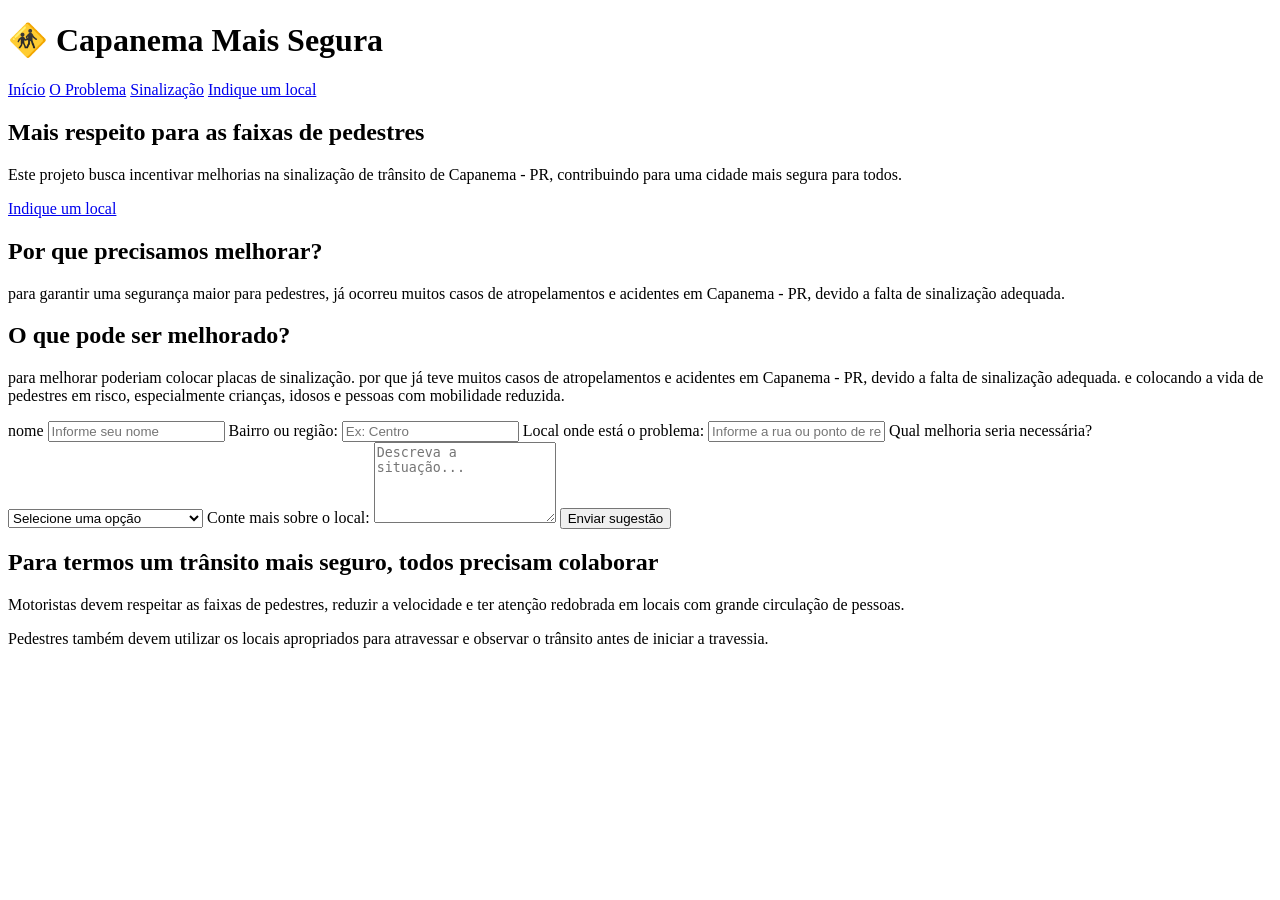
==== index.html @ 5108bd56 "commit" ====
<!DOCTYPE html>
<html lang="pt-BR">

<head>
    <meta charset="UTF-8">
    <meta name="viewport" content="width=device-width, initial-scale=1.0">

    <title>Capanema Mais Segura</title>

    <link rel="stylesheet" href="css/style.css">
</head>

<body>

    <header>
        <h1>🚸 Capanema Mais Segura</h1>

        <nav>
            <a href="#inicio">Início</a>
            <a href="#problema">O Problema</a>
            <a href="#sinalizacao">Sinalização</a>
            <a href="#sugestao">Indique um local</a>
        </nav>
    </header>

    <main>


        <section id="inicio" class="inicio">

            <div class="inicio-texto">

                <h2>Mais respeito para as faixas de pedestres</h2>
                <p>
                    Este projeto busca incentivar melhorias na
                    sinalização de trânsito de Capanema - PR,
                    contribuindo para uma cidade mais segura
                    para todos.
                </p>

                <a href="#sugestao" class="botao">
                    Indique um local
                </a>

            </div>

        </section>

    
        <section id="problema" class="problema">

            <h2>Por que precisamos melhorar?</h2>

            <p>
              para garantir uma segurança maior para pedestres, já ocorreu muitos casos de atropelamentos e acidentes em Capanema - PR, 
              devido a falta de sinalização adequada.

        </section>

        <section id="sinalizacao" class="sinalizacao">

            <h2>O que pode ser melhorado?</h2>

            <div class="cards">

                <div class="card">
                
            <p>
                para melhorar poderiam colocar placas de sinalização. por que já teve
                muitos casos de atropelamentos e acidentes em Capanema - PR, devido a falta de sinalização adequada.
                e colocando a vida de pedestres em risco, especialmente crianças, idosos e pessoas com mobilidade reduzida.
            <p>

            </div>

        </section>


            <form id="formulario">

                <label for="nome">nome</label>

                <input
                    type="text"
                    id="nome"
                    placeholder="Informe seu nome"
                    required
                >

                <label for="bairro">Bairro ou região:</label>

                <input
                    type="text"
                    id="bairro"
                    placeholder="Ex: Centro"
                    required
                >

                <label for="local">Local onde está o problema:</label>

                <input
                    type="text"
                    id="local"
                    placeholder="Informe a rua ou ponto de referência"
                    required
                >

                <label for="tipo">Qual melhoria seria necessária?</label>

                <select id="tipo" required>

                    <option value="">Selecione uma opção</option>

                    <option>Nova faixa de pedestres</option>

                    <option>Reforma de faixa apagada</option>

                    <option>Instalação de placa</option>

                    <option>Sinalização próxima à escola</option>

                    <option>Outra melhoria</option>

                </select>

                <label for="descricao">Conte mais sobre o local:</label>

                <textarea
                    id="descricao"
                    rows="5"
                    placeholder="Descreva a situação..."
                    required
                ></textarea>

                <button type="submit">
                    Enviar sugestão
                </button>

            </form>

            <p id="resposta"></p>

        </section>

        <section class="conscientizacao">

            <h2>Para termos um trânsito mais seguro, todos precisam colaborar</h2>

            <p>
                Motoristas devem respeitar as faixas de pedestres,
                reduzir a velocidade e ter atenção redobrada
                em locais com grande circulação de pessoas.
            </p>

            <p>
                Pedestres também devem utilizar os locais
                apropriados para atravessar e observar
                o trânsito antes de iniciar a travessia.
            </p>

        </section>

    </main>

    <script>

        const formulario = document.getElementById("formulario");

        formulario.addEventListener("submit", function(event) {

            event.preventDefault();

            document

            formulario.reset();

        });

    </script>

</body>

</html>
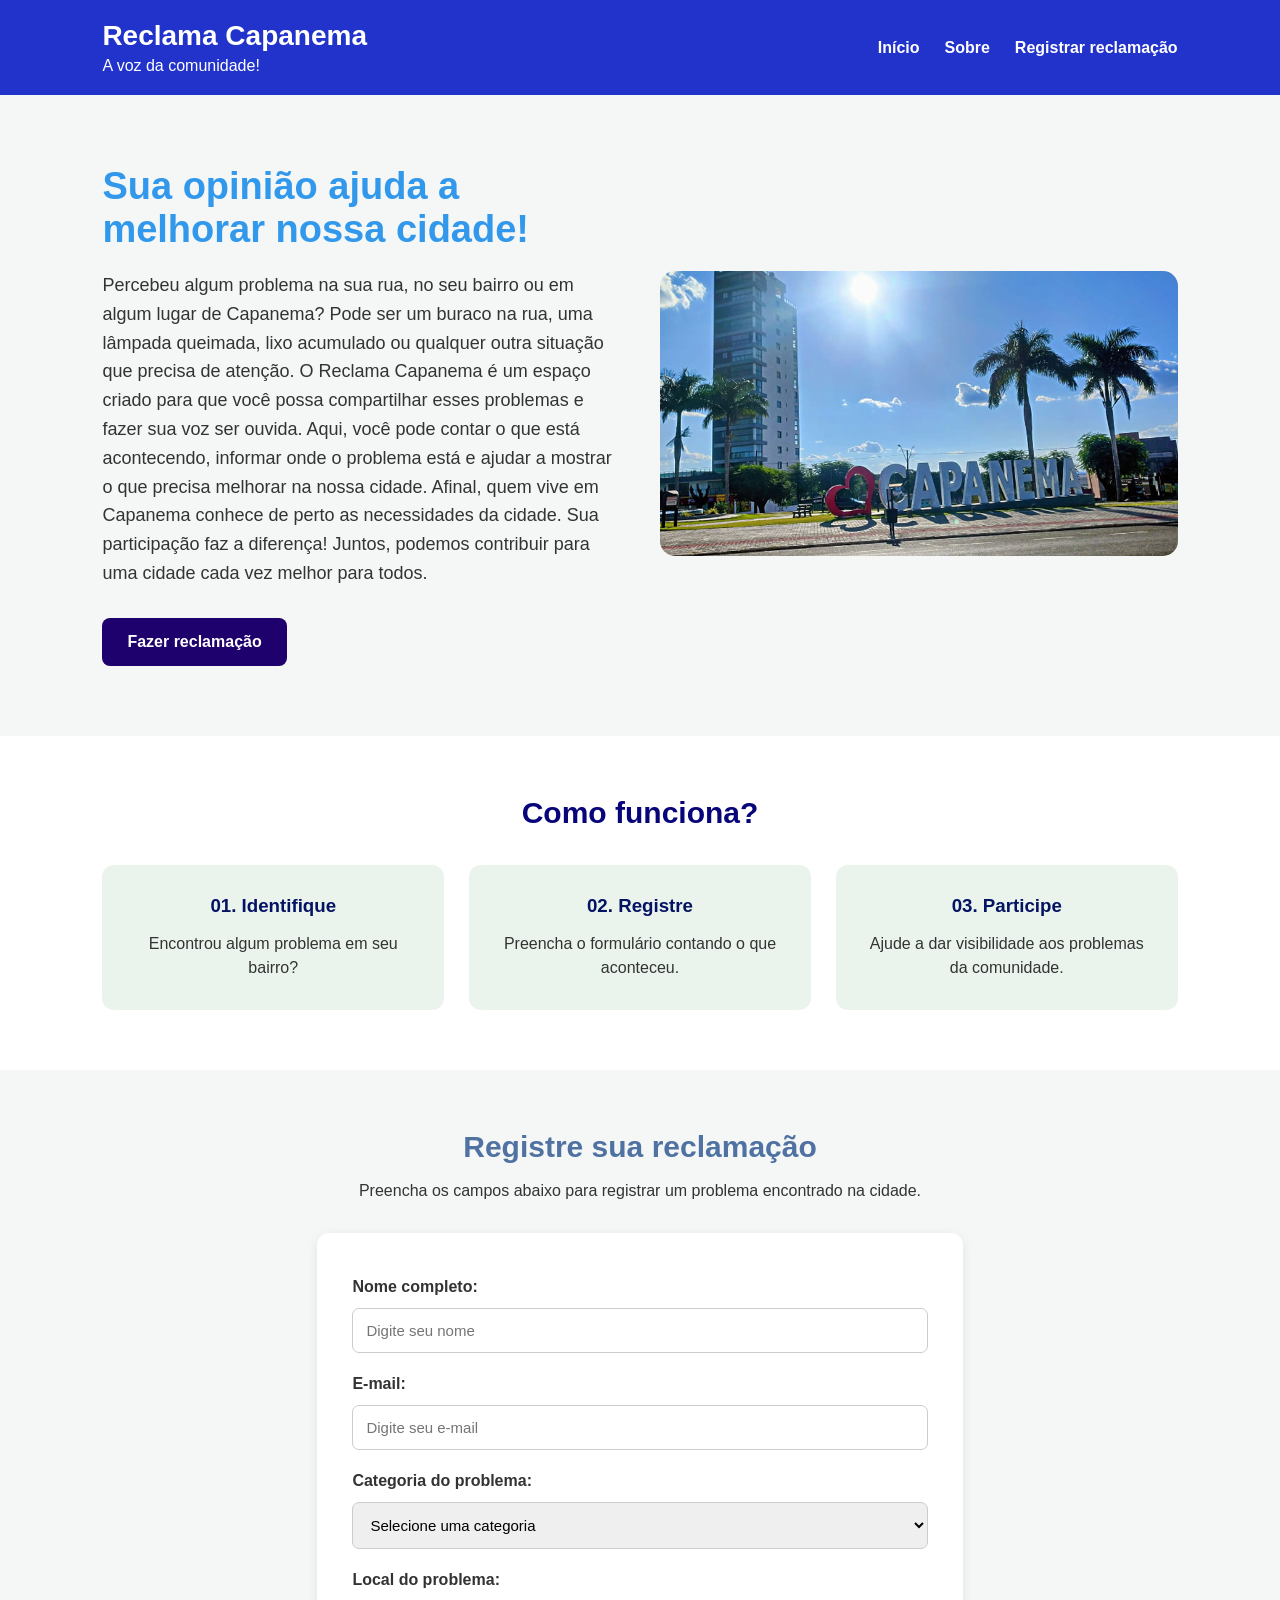
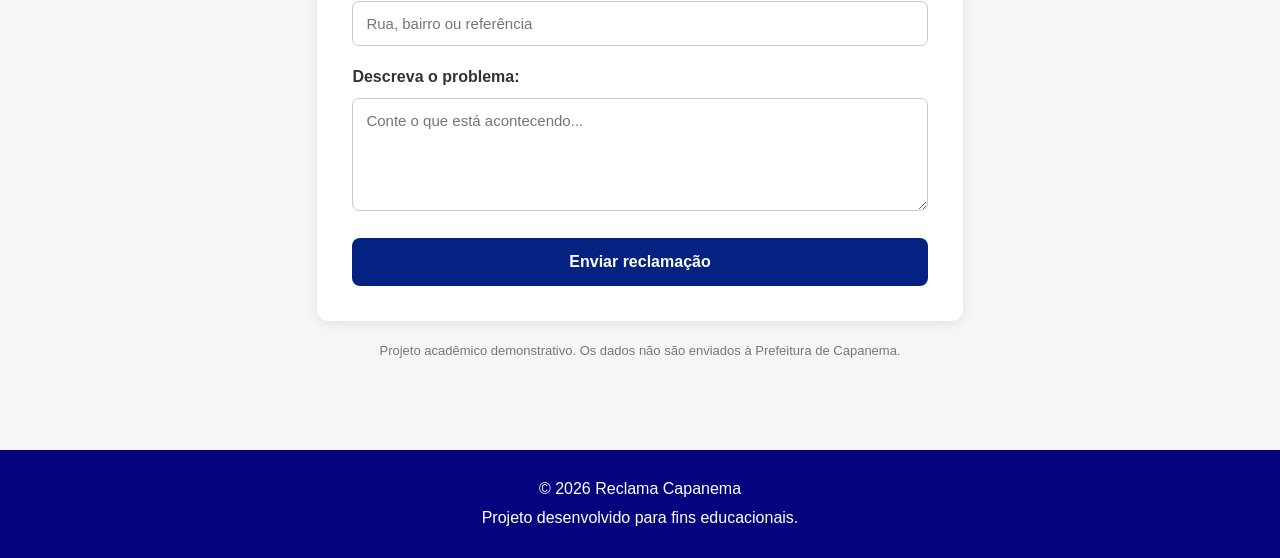
==== commit f888e7f5: "commit" ====
--- a/index.html
+++ b/index.html
@@ -1,184 +1,144 @@
 
 <!DOCTYPE html>
 <html lang="pt-BR">
-
 <head>
     <meta charset="UTF-8">
     <meta name="viewport" content="width=device-width, initial-scale=1.0">
-
-    <title>Capanema Mais Segura</title>
-
-    <link rel="stylesheet" href="css/style.css">
+    <title>Reclama Capanema</title>
+    <link rel="stylesheet" href="style.css">
 </head>
 
 <body>
 
     <header>
-        <h1>🚸 Capanema Mais Segura</h1>
+        <div class="logo">
+            <h1>Reclama Capanema</h1>
+            <p>A voz da comunidade!</p>
+        </div>
 
         <nav>
             <a href="#inicio">Início</a>
-            <a href="#problema">O Problema</a>
-            <a href="#sinalizacao">Sinalização</a>
-            <a href="#sugestao">Indique um local</a>
+            <a href="#sobre">Sobre</a>
+            <a href="#reclamacao">Registrar reclamação</a>
         </nav>
     </header>
 
     <main>
 
+        <section class="inicio" id="inicio">
+            <div class="texto-inicio">
+                <h2>Sua opinião ajuda a melhorar nossa cidade!</h2>
 
-        <section id="inicio" class="inicio">
+                <p>
+                    Percebeu algum problema na sua rua, no seu bairro ou em algum lugar de Capanema? Pode ser um buraco na rua, uma lâmpada queimada, lixo acumulado ou qualquer outra situação que precisa de atenção.
 
-            <div class="inicio-texto">
+O Reclama Capanema é um espaço criado para que você possa compartilhar esses problemas e fazer sua voz ser ouvida. Aqui, você pode contar o que está acontecendo, informar onde o problema está e ajudar a mostrar o que precisa melhorar na nossa cidade.
 
-                <h2>Mais respeito para as faixas de pedestres</h2>
-                <p>
-                    Este projeto busca incentivar melhorias na
-                    sinalização de trânsito de Capanema - PR,
-                    contribuindo para uma cidade mais segura
-                    para todos.
+Afinal, quem vive em Capanema conhece de perto as necessidades da cidade. Sua participação faz a diferença! Juntos, podemos contribuir para uma cidade cada vez melhor para todos.
                 </p>
 
-                <a href="#sugestao" class="botao">
-                    Indique um local
+                <a href="#reclamacao" class="botao">
+                    Fazer reclamação
                 </a>
-
             </div>
 
+            <div class="imagem">
+             <div class="imagem">
+    <img src="imagem/8SX6eTp72IdlsXrRyc9clIk93oEL5ELPyLBVe6y9.jpg" alt="Cidade de Capanema">
+</div>
+            </div>
         </section>
 
-    
-        <section id="problema" class="problema">
-
-            <h2>Por que precisamos melhorar?</h2>
-
-            <p>
-              para garantir uma segurança maior para pedestres, já ocorreu muitos casos de atropelamentos e acidentes em Capanema - PR, 
-              devido a falta de sinalização adequada.
-
-        </section>
-
-        <section id="sinalizacao" class="sinalizacao">
-
-            <h2>O que pode ser melhorado?</h2>
+        <section class="sobre" id="sobre">
+            <h2>Como funciona?</h2>
 
             <div class="cards">
 
                 <div class="card">
-                
-            <p>
-                para melhorar poderiam colocar placas de sinalização. por que já teve
-                muitos casos de atropelamentos e acidentes em Capanema - PR, devido a falta de sinalização adequada.
-                e colocando a vida de pedestres em risco, especialmente crianças, idosos e pessoas com mobilidade reduzida.
-            <p>
+                    <h3>01. Identifique</h3>
+                    <p>
+                        Encontrou algum problema
+                        em seu bairro?
+                    </p>
+                </div>
+
+                <div class="card">
+                    <h3>02. Registre</h3>
+                    <p>
+                        Preencha o formulário
+                        contando o que aconteceu.
+                    </p>
+                </div>
+
+                <div class="card">
+                    <h3>03. Participe</h3>
+                    <p>
+                        Ajude a dar visibilidade
+                        aos problemas da comunidade.
+                    </p>
+                </div>
 
             </div>
-
         </section>
 
+        <section class="formulario" id="reclamacao">
 
-            <form id="formulario">
+            <h2>Registre sua reclamação</h2>
 
-                <label for="nome">nome</label>
+            <p>
+                Preencha os campos abaixo para registrar
+                um problema encontrado na cidade.
+            </p>
 
-                <input
-                    type="text"
-                    id="nome"
-                    placeholder="Informe seu nome"
-                    required
-                >
+            <form action="#" method="get">
 
-                <label for="bairro">Bairro ou região:</label>
+                <label for="nome">Nome completo:</label>
+                <input type="text" id="nome" name="nome"
+                placeholder="Digite seu nome" required>
 
-                <input
-                    type="text"
-                    id="bairro"
-                    placeholder="Ex: Centro"
-                    required
-                >
+                <label for="email">E-mail:</label>
+                <input type="email" id="email" name="email"
+                placeholder="Digite seu e-mail" required>
 
-                <label for="local">Local onde está o problema:</label>
+                <label for="categoria">Categoria do problema:</label>
 
-                <input
-                    type="text"
-                    id="local"
-                    placeholder="Informe a rua ou ponto de referência"
-                    required
-                >
-
-                <label for="tipo">Qual melhoria seria necessária?</label>
-
-                <select id="tipo" required>
-
-                    <option value="">Selecione uma opção</option>
-
-                    <option>Nova faixa de pedestres</option>
-
-                    <option>Reforma de faixa apagada</option>
-
-                    <option>Instalação de placa</option>
-
-                    <option>Sinalização próxima à escola</option>
-
-                    <option>Outra melhoria</option>
-
+                <select id="categoria" name="categoria" required>
+                    <option value="">Selecione uma categoria</option>
+                    <option>Buracos nas ruas</option>
+                    <option>Iluminação pública</option>
+                    <option>Lixo acumulado</option>
+                    <option>Saneamento básico</option>
+                    <option>Praças e parques</option>
+                    <option>Outros</option>
                 </select>
 
-                <label for="descricao">Conte mais sobre o local:</label>
+                <label for="endereco">Local do problema:</label>
+                <input type="text" id="endereco" name="endereco"
+                placeholder="Rua, bairro ou referência" required>
 
-                <textarea
-                    id="descricao"
-                    rows="5"
-                    placeholder="Descreva a situação..."
-                    required
-                ></textarea>
+                <label for="descricao">Descreva o problema:</label>
+                <textarea id="descricao" name="descricao"
+                rows="5"
+                placeholder="Conte o que está acontecendo..."
+                required></textarea>
 
-                <button type="submit">
-                    Enviar sugestão
-                </button>
+                <button type="submit">Enviar reclamação</button>
 
             </form>
 
-            <p id="resposta"></p>
-
-        </section>
-
-        <section class="conscientizacao">
-
-            <h2>Para termos um trânsito mais seguro, todos precisam colaborar</h2>
-
-            <p>
-                Motoristas devem respeitar as faixas de pedestres,
-                reduzir a velocidade e ter atenção redobrada
-                em locais com grande circulação de pessoas.
-            </p>
-
-            <p>
-                Pedestres também devem utilizar os locais
-                apropriados para atravessar e observar
-                o trânsito antes de iniciar a travessia.
+            <p class="aviso">
+                Projeto acadêmico demonstrativo.
+                Os dados não são enviados à Prefeitura de Capanema.
             </p>
 
         </section>
 
     </main>
 
-    <script>
-
-        const formulario = document.getElementById("formulario");
-
-        formulario.addEventListener("submit", function(event) {
-
-            event.preventDefault();
-
-            document
-
-            formulario.reset();
-
-        });
-
-    </script>
+    <footer>
+        <p>© 2026 Reclama Capanema</p>
+        <p>Projeto desenvolvido para fins educacionais.</p>
+    </footer>
 
 </body>
-
 </html>
--- a/style.css
+++ b/style.css
@@ -0,0 +1,285 @@
+
+* {
+    margin: 0;
+    padding: 0;
+    box-sizing: border-box;
+}
+
+html {
+    scroll-behavior: smooth;
+}
+
+body {
+    font-family: Arial, sans-serif;
+    background-color: #f4f7f5;
+    color: #333;
+}
+
+
+
+header {
+    background-color: #2233cc;
+    color: white;
+    padding: 20px 8%;
+
+    display: flex;
+    justify-content: space-between;
+    align-items: center;
+    flex-wrap: wrap;
+    gap: 20px;
+}
+
+.logo h1 {
+    font-size: 28px;
+}
+
+.logo p {
+    margin-top: 5px;
+}
+
+nav {
+    display: flex;
+    gap: 25px;
+    flex-wrap: wrap;
+}
+
+nav a {
+    color: white;
+    text-decoration: none;
+    font-weight: bold;
+}
+
+nav a:hover {
+    color: #b9e6c8;
+}
+
+
+
+.inicio {
+    padding: 70px 8%;
+
+    display: flex;
+    align-items: center;
+    justify-content: space-between;
+    gap: 40px;
+}
+
+.texto-inicio {
+    flex: 1;
+}
+
+.texto-inicio h2 {
+    color: #3298eb;
+    font-size: 38px;
+    margin-bottom: 20px;
+}
+
+.texto-inicio p {
+    font-size: 18px;
+    line-height: 1.6;
+    margin-bottom: 30px;
+}
+
+.imagem {
+    flex: 1;
+}
+
+.imagem img {
+    width: 100%;
+    border-radius: 15px;
+}
+
+.botao {
+    display: inline-block;
+    background-color: #1e016d;
+    color: white;
+    padding: 15px 25px;
+    border-radius: 8px;
+    text-decoration: none;
+    font-weight: bold;
+}
+
+.botao:hover {
+    background-color: #031c8b;
+}
+
+
+.sobre {
+    padding: 60px 8%;
+    background-color: white;
+    text-align: center;
+}
+
+.sobre h2 {
+    color: #070579;
+    margin-bottom: 35px;
+    font-size: 30px;
+}
+
+.cards {
+    display: flex;
+    justify-content: center;
+    gap: 25px;
+    flex-wrap: wrap;
+}
+
+.card {
+    background-color: #eaf4ed;
+    padding: 30px;
+    border-radius: 12px;
+    flex: 1;
+    min-width: 200px;
+}
+
+.card h3 {
+    color: #051363;
+    margin-bottom: 15px;
+}
+
+.card p {
+    line-height: 1.5;
+}
+
+
+.formulario {
+    padding: 60px 8%;
+    max-width: 850px;
+    margin: auto;
+}
+
+.formulario h2 {
+    color: #02327aad;
+    text-align: center;
+    font-size: 30px;
+    margin-bottom: 15px;
+}
+
+.formulario > p {
+    text-align: center;
+    margin-bottom: 30px;
+    line-height: 1.5;
+}
+
+form {
+    background-color: white;
+    padding: 35px;
+    border-radius: 12px;
+
+    display: flex;
+    flex-direction: column;
+    gap: 12px;
+
+    box-shadow: 0 3px 12px rgba(0,0,0,0.08);
+}
+
+label {
+    font-weight: bold;
+    margin-top: 10px;
+}
+
+input, select, textarea {
+    width: 100%;
+    padding: 13px;
+    border: 1px solid #ccc;
+    border-radius: 7px;
+    font-size: 15px;
+    font-family: Arial, sans-serif;
+}
+
+textarea {
+    resize: vertical;
+}
+
+input:focus, select:focus, textarea:focus {
+    outline: 2px solid #494cff;
+}
+
+button {
+    background-color: #042281;
+    color: white;
+    padding: 15px;
+    border: none;
+    border-radius: 8px;
+    font-size: 16px;
+    font-weight: bold;
+    cursor: pointer;
+    margin-top: 15px;
+}
+
+button:hover {
+    background-color: #1e0535;
+}
+
+.aviso {
+    color: #777;
+    font-size: 13px;
+    margin-top: 20px;
+}
+
+footer {
+    background-color: #05037e;
+    color: white;
+    text-align: center;
+    padding: 25px;
+    line-height: 1.8;
+}
+
+
+@media (max-width: 768px) {
+
+    header {
+        flex-direction: column;
+        text-align: center;
+    }
+
+    nav {
+        justify-content: center;
+    }
+
+    .inicio {
+        flex-direction: column;
+        text-align: center;
+        padding: 45px 6%;
+    }
+
+    .texto-inicio h2 {
+        font-size: 30px;
+    }
+
+    .imagem {
+        width: 100%;
+    }
+
+    .cards {
+        flex-direction: column;
+    }
+
+    .formulario {
+        padding: 40px 5%;
+    }
+
+    form {
+        padding: 22px;
+    }
+}
+
+@media (max-width: 480px) {
+
+    .logo h1 {
+        font-size: 23px;
+    }
+
+    nav {
+        flex-direction: column;
+        gap: 15px;
+    }
+
+    .texto-inicio h2 {
+        font-size: 25px;
+    }
+
+    .sobre h2,
+    .formulario h2 {
+        font-size: 25px;
+    }
+}
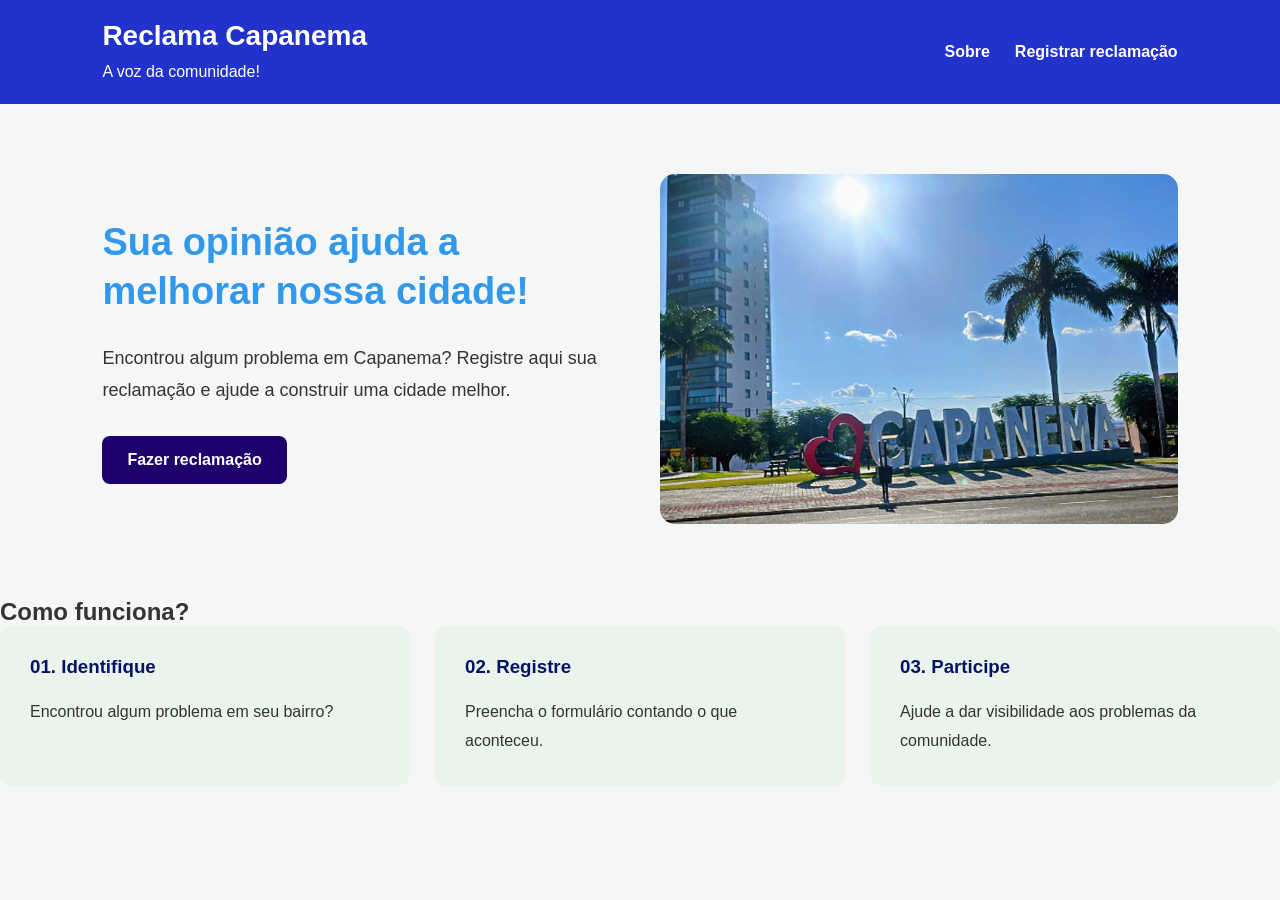
==== commit 48b1a60b: "commit" ====
--- a/index.html
+++ b/index.html
@@ -1,3 +1,4 @@
+
 
 <!DOCTYPE html>
 <html lang="pt-BR">
@@ -17,9 +18,8 @@
         </div>
 
         <nav>
-            <a href="#inicio">Início</a>
-            <a href="#sobre">Sobre</a>
-            <a href="#reclamacao">Registrar reclamação</a>
+            <a href="sobre.html">Sobre</a>
+            <a href="registre reclamações.html">Registrar reclamação</a>
         </nav>
     </header>
 
@@ -30,21 +30,23 @@
                 <h2>Sua opinião ajuda a melhorar nossa cidade!</h2>
 
                 <p>
-                    Percebeu algum problema na sua rua, no seu bairro ou em algum lugar de Capanema? Pode ser um buraco na rua, uma lâmpada queimada, lixo acumulado ou qualquer outra situação que precisa de atenção.
-
-O Reclama Capanema é um espaço criado para que você possa compartilhar esses problemas e fazer sua voz ser ouvida. Aqui, você pode contar o que está acontecendo, informar onde o problema está e ajudar a mostrar o que precisa melhorar na nossa cidade.
-
-Afinal, quem vive em Capanema conhece de perto as necessidades da cidade. Sua participação faz a diferença! Juntos, podemos contribuir para uma cidade cada vez melhor para todos.
+                    Encontrou algum problema em Capanema?
+                    Registre aqui sua reclamação e ajude
+                    a construir uma cidade melhor.
                 </p>
 
-                <a href="#reclamacao" class="botao">
+                <a href="registre reclamações.html" class="botao">
                     Fazer reclamação
                 </a>
             </div>
 
             <div class="imagem">
-             <div class="imagem">
-    <img src="imagem/8SX6eTp72IdlsXrRyc9clIk93oEL5ELPyLBVe6y9.jpg" alt="Cidade de Capanema">
+                <div class="imagem">
+   <div class="imagem">
+   <div class="imagem">
+    <img src="imagem/8SX6eTp72IdlsXrRyc9clIk93oEL5ELPyLBVe6y9.jpg"
+         alt="Cidade de Capanema PR">
+</div>
 </div>
             </div>
         </section>
@@ -80,65 +82,3 @@
 
             </div>
         </section>
-
-        <section class="formulario" id="reclamacao">
-
-            <h2>Registre sua reclamação</h2>
-
-            <p>
-                Preencha os campos abaixo para registrar
-                um problema encontrado na cidade.
-            </p>
-
-            <form action="#" method="get">
-
-                <label for="nome">Nome completo:</label>
-                <input type="text" id="nome" name="nome"
-                placeholder="Digite seu nome" required>
-
-                <label for="email">E-mail:</label>
-                <input type="email" id="email" name="email"
-                placeholder="Digite seu e-mail" required>
-
-                <label for="categoria">Categoria do problema:</label>
-
-                <select id="categoria" name="categoria" required>
-                    <option value="">Selecione uma categoria</option>
-                    <option>Buracos nas ruas</option>
-                    <option>Iluminação pública</option>
-                    <option>Lixo acumulado</option>
-                    <option>Saneamento básico</option>
-                    <option>Praças e parques</option>
-                    <option>Outros</option>
-                </select>
-
-                <label for="endereco">Local do problema:</label>
-                <input type="text" id="endereco" name="endereco"
-                placeholder="Rua, bairro ou referência" required>
-
-                <label for="descricao">Descreva o problema:</label>
-                <textarea id="descricao" name="descricao"
-                rows="5"
-                placeholder="Conte o que está acontecendo..."
-                required></textarea>
-
-                <button type="submit">Enviar reclamação</button>
-
-            </form>
-
-            <p class="aviso">
-                Projeto acadêmico demonstrativo.
-                Os dados não são enviados à Prefeitura de Capanema.
-            </p>
-
-        </section>
-
-    </main>
-
-    <footer>
-        <p>© 2026 Reclama Capanema</p>
-        <p>Projeto desenvolvido para fins educacionais.</p>
-    </footer>
-
-</body>
-</html>
--- a/style.css
+++ b/style.css
@@ -1,3 +1,4 @@
+
 
 * {
     margin: 0;
@@ -34,7 +35,8 @@
 }
 
 .logo p {
-    margin-top: 5px;
+    margin-top: 8px;
+    line-height: 1.5;
 }
 
 nav {
@@ -53,8 +55,10 @@
     color: #b9e6c8;
 }
 
-
-
+[target="_blank"] {
+    text-decoration: underline;
+    font-style: italic;
+}
 .inicio {
     padding: 70px 8%;
 
@@ -71,12 +75,13 @@
 .texto-inicio h2 {
     color: #3298eb;
     font-size: 38px;
-    margin-bottom: 20px;
+    line-height: 1.3;
+    margin-bottom: 25px;
 }
 
 .texto-inicio p {
     font-size: 18px;
-    line-height: 1.6;
+    line-height: 1.8;
     margin-bottom: 30px;
 }
 
@@ -86,8 +91,11 @@
 
 .imagem img {
     width: 100%;
+    height: 350px;
+    object-fit: cover;
     border-radius: 15px;
 }
+
 
 .botao {
     display: inline-block;
@@ -103,18 +111,6 @@
     background-color: #031c8b;
 }
 
-
-.sobre {
-    padding: 60px 8%;
-    background-color: white;
-    text-align: center;
-}
-
-.sobre h2 {
-    color: #070579;
-    margin-bottom: 35px;
-    font-size: 30px;
-}
 
 .cards {
     display: flex;
@@ -133,11 +129,11 @@
 
 .card h3 {
     color: #051363;
-    margin-bottom: 15px;
+    margin-bottom: 20px;
 }
 
 .card p {
-    line-height: 1.5;
+    line-height: 1.8;
 }
 
 
@@ -148,16 +144,16 @@
 }
 
 .formulario h2 {
-    color: #02327aad;
+    color: #02327a;
     text-align: center;
     font-size: 30px;
-    margin-bottom: 15px;
+    margin-bottom: 25px;
 }
 
 .formulario > p {
     text-align: center;
     margin-bottom: 30px;
-    line-height: 1.5;
+    line-height: 1.8;
 }
 
 form {
@@ -167,17 +163,19 @@
 
     display: flex;
     flex-direction: column;
-    gap: 12px;
+    gap: 15px;
 
     box-shadow: 0 3px 12px rgba(0,0,0,0.08);
 }
 
 label {
     font-weight: bold;
-    margin-top: 10px;
-}
-
-input, select, textarea {
+    margin-top: 12px;
+}
+
+input,
+select,
+textarea {
     width: 100%;
     padding: 13px;
     border: 1px solid #ccc;
@@ -190,7 +188,9 @@
     resize: vertical;
 }
 
-input:focus, select:focus, textarea:focus {
+input:focus,
+select:focus,
+textarea:focus {
     outline: 2px solid #494cff;
 }
 
@@ -214,16 +214,216 @@
     color: #777;
     font-size: 13px;
     margin-top: 20px;
-}
+    line-height: 1.8;
+}
+
 
 footer {
     background-color: #05037e;
     color: white;
     text-align: center;
     padding: 25px;
-    line-height: 1.8;
-}
-
+    line-height: 2;
+}
+
+
+.sobre-banner {
+    background-color: #2233cc;
+    color: white;
+    padding: 65px 8%;
+    text-align: center;
+}
+
+.sobre-banner h2 {
+    font-size: 35px;
+    line-height: 1.4;
+    margin-bottom: 20px;
+}
+
+.sobre-banner p {
+    font-size: 17px;
+    line-height: 1.8;
+    max-width: 700px;
+    margin: auto;
+}
+
+.sobre-conteudo {
+    padding: 65px 8%;
+    background-color: white;
+
+    display: flex;
+    align-items: center;
+    justify-content: space-between;
+    gap: 50px;
+}
+
+.sobre-texto {
+    flex: 2;
+}
+
+.sobre-texto h2 {
+    color: #1a479b;
+    font-size: 29px;
+    line-height: 1.5;
+    margin-bottom: 25px;
+}
+
+.sobre-texto p {
+    color: #555;
+    font-size: 16px;
+    line-height: 2;
+    margin-bottom: 25px;
+}
+
+.sobre-destaque {
+    flex: 1;
+    background-color: #eaf4ed;
+    padding: 35px;
+    border-radius: 15px;
+    text-align: center;
+}
+
+.sobre-destaque span {
+    display: block;
+    font-size: 45px;
+    margin-bottom: 20px;
+}
+
+.sobre-destaque h3 {
+    color: #185aaf;
+    margin-bottom: 20px;
+    line-height: 1.5;
+}
+
+.sobre-destaque p {
+    line-height: 1.9;
+    color: #555;
+}
+
+
+.sobre-informacoes {
+    padding: 65px 8%;
+    text-align: center;
+    background-color: #f4f7f5;
+}
+
+.sobre-informacoes h2 {
+    color: #3235cc;
+    font-size: 29px;
+    line-height: 1.5;
+    margin-bottom: 40px;
+}
+
+.sobre-cards {
+    display: flex;
+    flex-wrap: wrap;
+    justify-content: center;
+    gap: 25px;
+}
+
+.sobre-card {
+    background-color: white;
+    padding: 30px 25px;
+    border-radius: 12px;
+    flex: 1 1 200px;
+    box-shadow: 0 3px 12px rgba(0,0,0,0.06);
+}
+
+.sobre-card span {
+    display: block;
+    font-size: 38px;
+    margin-bottom: 20px;
+}
+
+.sobre-card h3 {
+    color: #152894;
+    margin-bottom: 20px;
+    line-height: 1.5;
+}
+
+.sobre-card p {
+    color: #555;
+    line-height: 1.9;
+}
+
+
+.sobre-final {
+    background-color: #090cbd;
+    color: white;
+    padding: 60px 8%;
+    text-align: center;
+}
+
+.sobre-final h2 {
+    font-size: 29px;
+    line-height: 1.5;
+    margin-bottom: 25px;
+}
+
+.sobre-final p {
+    max-width: 650px;
+    margin: 0 auto 30px;
+    line-height: 2;
+}
+
+.aviso-sobre {
+    text-align: center;
+    color: #777;
+    font-size: 13px;
+    padding: 25px;
+    line-height: 1.8;
+}
+
+
+.objetivo {
+    background-color: #eaf4ed;
+    padding: 25px;
+    border-radius: 12px;
+    margin: 30px auto;
+    max-width: 700px;
+}
+
+.objetivo h3 {
+    color: #1053cf;
+    margin-bottom: 15px;
+}
+
+.container-reclamacoes {
+    display: flex;
+    flex-wrap: wrap;
+    justify-content: center;
+    gap: 25px;
+    padding: 40px 8%;
+}
+
+.reclamacao-card {
+    background-color: white;
+    padding: 30px;
+    border-radius: 12px;
+    flex: 1 1 250px;
+    max-width: 350px;
+    box-shadow: 0 3px 12px rgba(0,0,0,0.08);
+}
+
+.reclamacao-card h3 {
+    color: #1b449e;
+    margin-bottom: 20px;
+    line-height: 1.5;
+}
+
+.reclamacao-card p {
+    margin-bottom: 20px;
+    line-height: 1.8;
+}
+
+.situacao {
+    display: inline-block;
+    background-color: #eaf4ed;
+    color: #0e5beb;
+    padding: 8px 12px;
+    border-radius: 8px;
+    font-size: 13px;
+}
 
 @media (max-width: 768px) {
 
@@ -261,7 +461,32 @@
     form {
         padding: 22px;
     }
-}
+
+    .sobre-conteudo {
+        flex-direction: column;
+        padding: 45px 6%;
+        gap: 35px;
+    }
+
+    .sobre-cards {
+        flex-direction: column;
+    }
+
+    .sobre-card {
+        width: 100%;
+    }
+
+    .container-reclamacoes {
+        flex-direction: column;
+        align-items: center;
+    }
+
+    .reclamacao-card {
+        width: 100%;
+        max-width: 100%;
+    }
+}
+
 
 @media (max-width: 480px) {
 
@@ -278,7 +503,30 @@
         font-size: 25px;
     }
 
-    .sobre h2,
+    .sobre-banner h2 {
+        font-size: 26px;
+    }
+
+    .sobre-texto h2 {
+        font-size: 25px;
+    }
+
+    .sobre-informacoes h2 {
+        font-size: 25px;
+    }
+
+    .sobre-final h2 {
+        font-size: 25px;
+    }
+
+    .sobre-destaque {
+        padding: 25px;
+    }
+
+    .reclamacao-card {
+        padding: 22px;
+    }
+
     .formulario h2 {
         font-size: 25px;
     }
